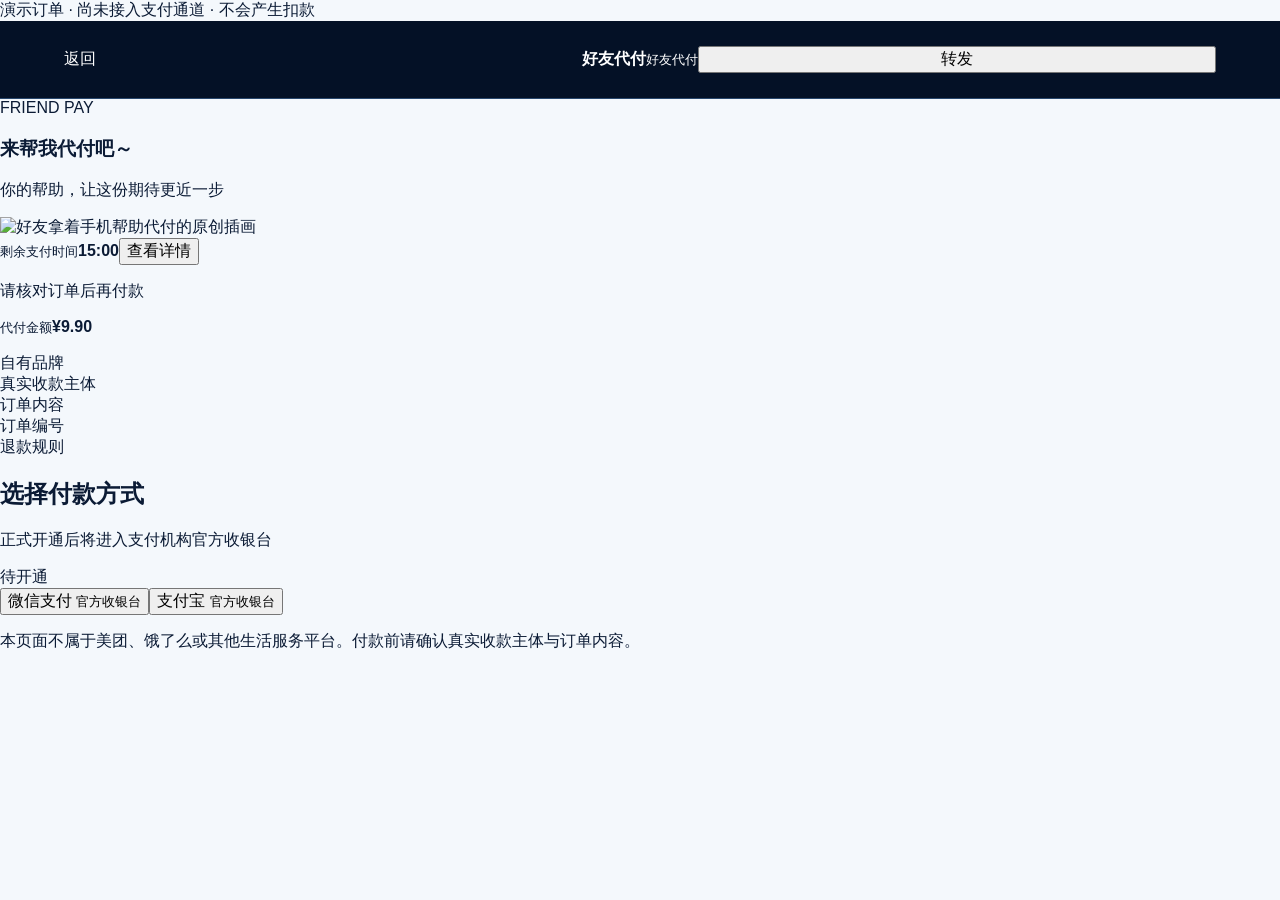
==== docs/official-order-pay/pay.html @ c7d0694a "Add friend-pay order page" ====
<!doctype html>
<html lang="zh-CN">
<head>
  <meta charset="utf-8">
  <meta name="viewport" content="width=device-width,initial-scale=1,viewport-fit=cover">
  <meta name="description" content="好友代付订单详情，请核对真实收款主体、金额和退款规则。">
  <meta property="og:title" content="好友代付｜请帮我完成这笔订单">
  <meta property="og:description" content="点击查看订单详情、真实收款主体、金额和退款规则。">
  <meta property="og:image" content="https://huangxiting123.github.io/antarctica-lead-radar/official-order-pay/friend-pay-illustration.svg">
  <title>好友代付｜订单详情</title>
  <link rel="stylesheet" href="./styles.css">
  <link rel="stylesheet" href="./friend-pay.css">
</head>
<body class="friend-body">
  <main class="friend-page">
    <div class="friend-demo">演示订单 · 尚未接入支付通道 · 不会产生扣款</div>
    <section class="friend-shell">
      <header class="friend-header"><a href="./">返回</a><div><strong id="p-brand-head">好友代付</strong><small>好友代付</small></div><button id="p-share" type="button">转发</button></header>
      <section class="friend-hero">
        <div class="friend-art"><div class="friend-copy"><span>FRIEND PAY</span><h1>来帮我代付吧～</h1><p>你的帮助，让这份期待更近一步</p></div><img src="./friend-pay-illustration.svg" alt="好友拿着手机帮助代付的原创插画"></div>
        <div class="countdown"><small>剩余支付时间</small><strong id="p-time">15:00</strong><button id="p-details" type="button">查看详情</button></div>
      </section>
      <section class="friend-order"><p class="friend-status">请核对订单后再付款</p><div class="friend-total"><small>代付金额</small><strong id="p-amount">¥9.90</strong></div><dl id="p-dl"><div><dt>自有品牌</dt><dd id="p-brand"></dd></div><div><dt>真实收款主体</dt><dd id="p-merchant"></dd></div><div><dt>订单内容</dt><dd id="p-service"></dd></div><div><dt>订单编号</dt><dd id="p-order"></dd></div><div><dt>退款规则</dt><dd id="p-refund"></dd></div></dl></section>
      <section class="friend-methods"><div class="friend-method-head"><div><h2>选择付款方式</h2><p>正式开通后将进入支付机构官方收银台</p></div><span>待开通</span></div><button data-channel="微信支付">微信支付 <small>官方收银台</small></button><button data-channel="支付宝">支付宝 <small>官方收银台</small></button><p id="p-message" class="friend-message" hidden></p></section>
      <p class="friend-safe">本页面不属于美团、饿了么或其他生活服务平台。付款前请确认真实收款主体与订单内容。</p>
    </section>
  </main>
  <script src="./pay.js"></script>
</body>
</html>
---- docs/official-order-pay/styles.css ----
:root{--navy:#06172f;--deep:#041126;--blue:#1677ff;--cyan:#24d9c4;--ink:#0b1b35;--muted:#6e8099;--line:#dce6f1}*{box-sizing:border-box}html{scroll-behavior:smooth}body{margin:0;background:#f4f8fc;color:var(--ink);font-family:Inter,"PingFang SC","Microsoft YaHei",sans-serif}a{text-decoration:none;color:inherit}button,input{font:inherit}.env{height:34px;display:grid;place-items:center;padding:0 16px;color:#e2eeff;background:#0d315f;font-size:12px;text-align:center}header{height:78px;display:grid;grid-template-columns:1fr auto 1fr;align-items:center;padding:0 clamp(20px,5vw,78px);color:white;background:var(--deep);border-bottom:1px solid #28476d}.brand{display:flex;align-items:center;gap:12px;font-weight:750;font-size:21px}.brand span{display:grid;width:40px;height:44px;place-items:center;color:var(--cyan);border:2px solid #4da7ff;border-radius:12px 12px 17px 17px}nav{display:flex;gap:42px;font-weight:600}nav a:hover{color:var(--cyan)}.outline{justify-self:end;padding:10px 18px;border:1px solid #dce9ff;border-radius:8px}.hero{min-height:680px;display:grid;grid-template-columns:1.08fr .92fr;align-items:center;gap:6vw;padding:76px clamp(24px,7vw,112px) 90px;color:white;background:radial-gradient(circle at 82% 32%,#0c3d7a 0,transparent 28%),linear-gradient(120deg,#071b38,#031026 70%);overflow:hidden}.kicker{margin:0;color:var(--cyan);font-size:13px;font-weight:800;letter-spacing:.1em}.hero h1{margin:18px 0;font-size:clamp(52px,5.7vw,82px);line-height:1.08;letter-spacing:-.055em}.lead{max-width:680px;color:#c5d3e8;font-size:18px;line-height:1.9}.actions{display:flex;gap:16px;margin:30px 0}.actions a{min-width:200px;padding:16px 22px;text-align:center;border-radius:9px;font-weight:750}.primary{background:linear-gradient(135deg,#3184ff,#0868ed);box-shadow:0 15px 35px #001c4880}.secondary{border:1px solid #d5e6ff;background:#ffffff08}.trust{display:flex;flex-wrap:wrap;gap:10px;color:#c9d7eb;font-size:13px}.trust span{padding:10px 12px;border:1px solid #2d5786;border-radius:8px;background:#0b2a52}.summary{position:relative;padding:32px;border-radius:18px;color:var(--ink);background:linear-gradient(145deg,#fff,#f5f8fc);box-shadow:0 30px 75px #000b2280}.summary h2{margin:0 0 14px;padding-bottom:17px;border-bottom:1px solid var(--line);font-size:28px}.badge{position:absolute;right:24px;top:25px;padding:5px 10px;color:#3970ac;background:#eaf3ff;border-radius:999px;font-size:11px;font-weight:750}.badge.ready{color:#08745e;background:#e5f8f2}.summary dl{margin:0}.summary dl div{display:flex;justify-content:space-between;gap:20px;padding:15px 0;border-bottom:1px solid #e6edf5}.summary dt{color:#63758d}.summary dd{margin:0;text-align:right;font-weight:650}.summary .amount{font-size:21px}.tip{padding:13px;color:#176bde;border:1px solid #a7cbff;border-radius:8px;background:#edf5ff;font-size:13px}.summary button{width:100%;padding:15px;color:#8392a6;border:0;border-radius:8px;background:#e8edf3;font-weight:750}.summary button:not(:disabled){color:white;cursor:pointer;background:linear-gradient(135deg,#3184ff,#0868ed)}.summary small{display:block;margin-top:10px;color:#8491a3;text-align:center}.shell{width:min(1400px,calc(100% - 44px));margin:0 auto 70px;padding:clamp(26px,4vw,50px);border:1px solid #dfe8f2;border-radius:19px;background:white;box-shadow:0 20px 55px #14375e14}.catalog{position:relative;margin-top:-35px}.section-head{display:flex;justify-content:space-between;align-items:end;gap:28px}.section-head h2{margin:8px 0 5px;font-size:clamp(30px,3vw,45px);letter-spacing:-.04em}.section-head p{margin:0;color:var(--muted)}#search{width:min(360px,100%);padding:14px 16px;border:1px solid #cbd8e8;border-radius:10px;outline:none}#search:focus,input:focus{border-color:var(--blue)!important;box-shadow:0 0 0 4px #1677ff18}.tabs{display:flex;flex-wrap:wrap;gap:9px;margin:27px 0 17px}.tabs button{padding:9px 15px;cursor:pointer;color:#526781;border:1px solid #d8e3ee;border-radius:999px;background:white;font-weight:650}.tabs button.active,.tabs button:hover{color:white;border-color:var(--blue);background:var(--blue)}.tabs b{margin-left:5px;font-size:11px}.legal{padding:13px 15px;color:#5f738d;border:1px solid #cfe0f4;border-radius:9px;background:#f2f7fd;font-size:12px;line-height:1.7}.grid{display:grid;grid-template-columns:repeat(4,minmax(0,1fr));gap:17px;margin-top:23px}.card{overflow:hidden;border:1px solid var(--line);border-radius:14px;background:white;box-shadow:0 8px 22px #1231570d;transition:.2s}.card:hover,.card.selected{transform:translateY(-3px);border-color:#7bb3ff;box-shadow:0 15px 32px #12498b1f}.visual{height:104px;display:grid;place-items:center;align-content:center;gap:5px;color:white;background:linear-gradient(135deg,#135bbd,#18a8d8)}.visual.beauty{background:linear-gradient(135deg,#934fb3,#e072a3)}.visual.food{background:linear-gradient(135deg,#d85c20,#ee9b2f)}.visual span{display:grid;width:45px;height:45px;place-items:center;border:1px solid #ffffff99;border-radius:14px;background:#ffffff1f;font-weight:800}.visual small{font-size:10px;letter-spacing:.1em}.body{padding:17px}.brand-name{min-height:36px;color:#176bde;font-size:12px;font-weight:750;line-height:1.5}.body h3{min-height:45px;margin:5px 0 8px;font-size:15px;line-height:1.45}.body>p{margin:0;color:#8290a3;font-size:11px}.price{display:flex;align-items:baseline;gap:5px;margin:14px 0 12px}.price strong{font-size:20px}.price small{color:#8795a7;font-size:10px}.body button{width:100%;padding:10px;cursor:pointer;color:#176bde;border:1px solid #b9d5fa;border-radius:8px;background:#f0f6ff;font-weight:700}.body button:hover{color:white;background:var(--blue)}.empty{padding:60px;text-align:center;color:var(--muted)}.order .section-head{margin-bottom:28px}form{display:grid;grid-template-columns:1fr 1fr;gap:22px}form>label{font-size:14px;font-weight:650}form b,legend b{color:#e33}form input{width:100%;margin-top:9px;padding:14px 15px;color:#233750;border:1px solid #cbd8e8;border-radius:9px;outline:none;background:#f9fbfd}fieldset{grid-column:1/-1;display:grid;grid-template-columns:1fr 1fr;gap:13px;padding:0;border:0}legend{margin-bottom:9px;font-size:14px;font-weight:650}.pay{position:relative;display:flex;align-items:center;gap:12px;padding:14px;border:1px solid #d3deec;border-radius:10px;background:#fbfcfe}.pay>input{position:absolute;right:12px;top:12px;width:17px;height:17px;margin:0;accent-color:var(--blue)}.paymark{display:grid;width:40px;height:40px;place-items:center;color:white;border-radius:10px}.wx{background:#18ad69}.ali{background:#1677ff}.pay strong,.pay small{display:block}.pay small{margin-top:3px;color:#75869d;font-size:11px;font-weight:400}.confirm{grid-column:1/-1;display:flex;align-items:flex-start;gap:10px;padding:14px;border:1px solid #dbe5f1;border-radius:9px;background:#f7faff}.confirm input{width:18px;height:18px;margin:1px 0 0;accent-color:var(--blue)}.confirm span{color:#50647e;font-weight:500;line-height:1.6}.notice{grid-column:1/-1;margin:0;padding:13px 15px;color:#176bde;border:1px solid #a7cbff;border-radius:8px;background:#edf5ff;font-size:13px}.submit{grid-column:1/-1;padding:15px;cursor:pointer;color:white;border:0;border-radius:9px;background:linear-gradient(135deg,#3184ff,#0868ed);font-weight:750}.steps{padding:85px max(24px,calc((100% - 1200px)/2)) 100px;text-align:center;background:white}.steps h2{margin:10px 0 35px;font-size:36px}.steps>div{display:grid;grid-template-columns:repeat(3,1fr);gap:18px;text-align:left}.steps article{padding:28px;border:1px solid var(--line);border-radius:14px;background:#f9fbfe}.steps i{color:var(--blue);font-size:12px;font-style:normal;font-weight:800}.steps h3{margin:16px 0 8px}.steps article p{margin:0;color:var(--muted);font-size:13px;line-height:1.8}footer{padding:30px;color:#8290a4;text-align:center;background:var(--deep);font-size:12px}@media(max-width:980px){header{grid-template-columns:1fr auto}nav{display:none}.hero{grid-template-columns:1fr}.summary{max-width:650px}.grid{grid-template-columns:repeat(2,1fr)}.steps>div{grid-template-columns:1fr}}@media(max-width:620px){.env{height:44px;font-size:10px}header{height:68px;padding:0 17px}.brand{font-size:15px}.brand span{width:31px;height:35px}.outline{padding:8px 10px;font-size:12px}.hero{padding:62px 17px 72px}.hero h1{font-size:49px}.actions{flex-direction:column}.actions a{width:100%}.summary{padding:23px 18px}.catalog,.order{width:calc(100% - 26px);padding:25px 17px}.section-head{display:block}.section-head>input{margin-top:18px}.grid{grid-template-columns:1fr}.visual{height:92px}form,fieldset{grid-template-columns:1fr}.steps{padding:68px 17px}.trust{display:grid}}
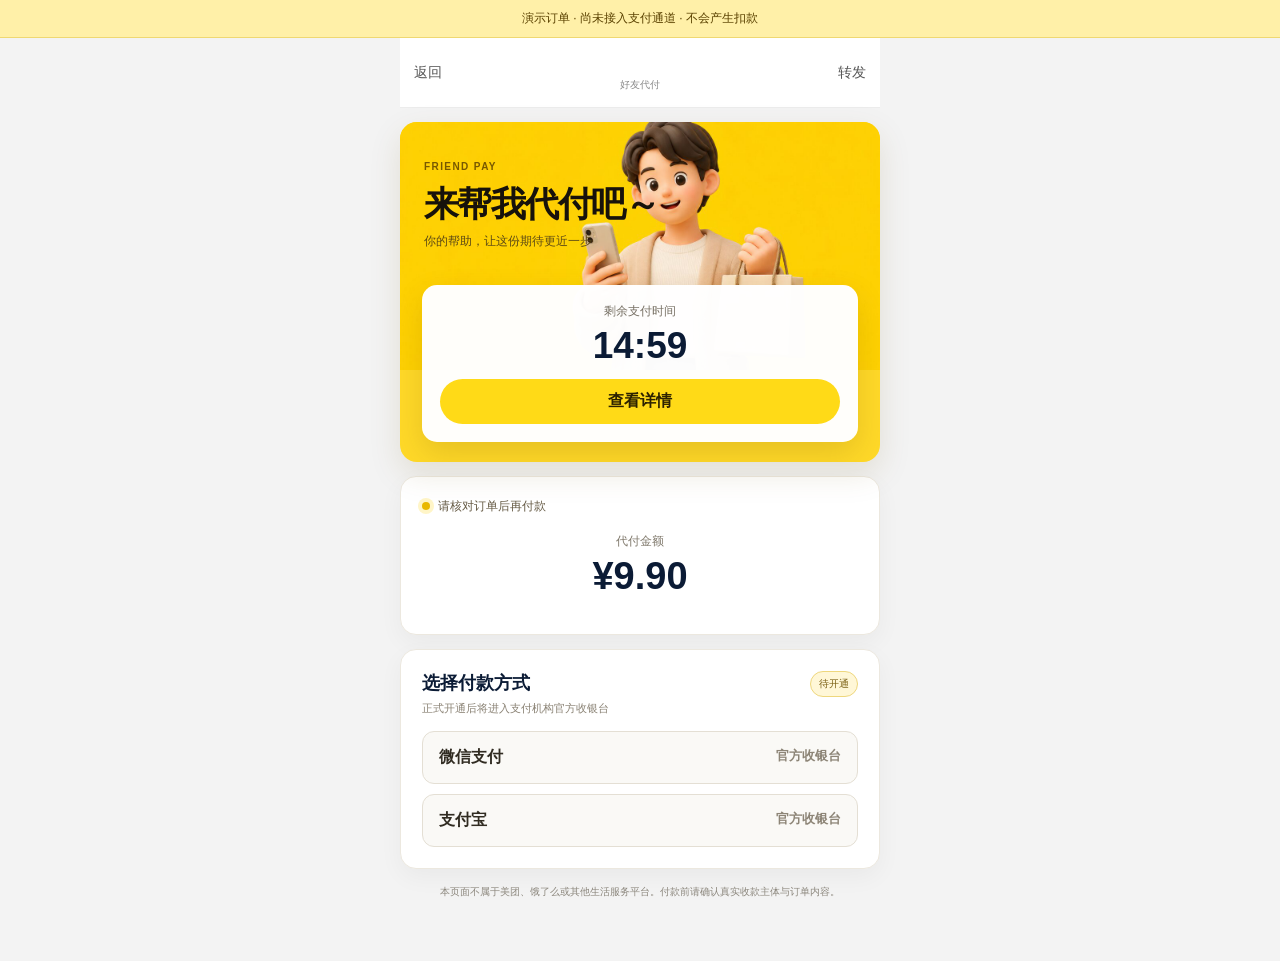
==== commit cbb5e882: "Load WeChat sharing styles on pay page" ====
--- a/docs/official-order-pay/pay.html
+++ b/docs/official-order-pay/pay.html
@@ -10,6 +10,7 @@
   <title>好友代付｜订单详情</title>
   <link rel="stylesheet" href="./styles.css">
   <link rel="stylesheet" href="./friend-pay.css">
+  <link rel="stylesheet" href="./wechat-share.css">
 </head>
 <body class="friend-body">
   <main class="friend-page">
--- a/docs/official-order-pay/friend-pay.css
+++ b/docs/official-order-pay/friend-pay.css
@@ -0,0 +1 @@
+.summary .share-button:not(:disabled){margin-bottom:10px;color:#6d4f00;background:#ffdb20}.open-share{display:block;margin:12px 0 0;color:#176bde;text-align:center;font-size:13px;font-weight:700}.open-share[hidden]{display:none}.friend-body{background:#f3f3f3}.friend-page{min-height:100vh;padding:38px 14px 60px}.friend-demo{position:fixed;z-index:20;inset:0 0 auto;min-height:38px;display:grid;place-items:center;padding:7px 14px;color:#5b4200;background:#fff0a8;border-bottom:1px solid #efd872;font-size:12px;text-align:center}.friend-shell{width:min(100%,480px);margin:auto}.friend-header{height:70px;display:grid;grid-template-columns:70px 1fr 70px;align-items:center;padding:0 14px;background:#fff;border-bottom:1px solid #ececec}.friend-header>a,.friend-header>button{padding:10px 0;color:#565656;border:0;background:transparent;font-size:14px;cursor:pointer}.friend-header>button{text-align:right}.friend-header>div{text-align:center;min-width:0}.friend-header strong,.friend-header small{display:block}.friend-header strong{overflow:hidden;font-size:17px;white-space:nowrap;text-overflow:ellipsis}.friend-header small{margin-top:2px;color:#898989;font-size:10px}.friend-hero{position:relative;overflow:hidden;margin-top:14px;padding-bottom:92px;border-radius:17px;background:#ffd928;box-shadow:0 12px 32px #6f530021}.friend-art{position:relative;min-height:248px;overflow:hidden}.friend-art img{position:absolute;inset:0;width:100%;height:100%;object-fit:cover}.friend-copy{position:relative;z-index:2;width:57%;padding:34px 0 0 24px}.friend-copy span{color:#785900;font-size:10px;font-weight:800;letter-spacing:.14em}.friend-copy h1{margin:10px 0 8px;color:#17120b;font-size:clamp(27px,7.4vw,35px);line-height:1.15;letter-spacing:-.045em}.friend-copy p{margin:0;color:#5e4b15;font-size:12px;line-height:1.65}.countdown{position:absolute;z-index:3;left:22px;right:22px;bottom:20px;min-height:142px;display:flex;flex-direction:column;align-items:center;justify-content:center;padding:18px;border-radius:15px;background:#fffffffa;box-shadow:0 12px 30px #64470029}.countdown small{color:#777064;font-size:12px}.countdown strong{margin:5px 0 12px;font-size:37px}.countdown strong.expired{color:#a64b3f;font-size:24px}.countdown button{width:100%;padding:12px;color:#2c2200;border:0;border-radius:999px;background:#ffda17;font-weight:760;cursor:pointer}.friend-order,.friend-methods{margin-top:14px;padding:21px;border:1px solid #ece8df;border-radius:16px;background:#fff;box-shadow:0 8px 24px #1f18080b}.friend-status{margin:0;color:#655a44;font-size:12px}.friend-status:before{content:"";display:inline-block;width:8px;height:8px;margin-right:8px;border-radius:50%;background:#e9b800;box-shadow:0 0 0 4px #fff5c7}.friend-total{padding:18px 0 15px;text-align:center}.friend-total small,.friend-total strong{display:block}.friend-total small{color:#817a6d;font-size:12px}.friend-total strong{margin-top:5px;font-size:38px}.friend-order dl{max-height:0;overflow:hidden;margin:0;opacity:0;transition:.3s}.friend-order dl.open{max-height:520px;opacity:1}.friend-order dl div{display:grid;grid-template-columns:96px 1fr;gap:15px;padding:13px 0;border-top:1px solid #eeeae2}.friend-order dt{color:#847c6d;font-size:12px}.friend-order dd{margin:0;text-align:right;font-size:13px;line-height:1.55;overflow-wrap:anywhere}.friend-method-head{display:flex;justify-content:space-between;gap:20px;margin-bottom:15px}.friend-method-head h2{margin:0;font-size:18px}.friend-method-head p{margin:6px 0 0;color:#8a8274;font-size:11px}.friend-method-head>span{height:max-content;padding:5px 8px;color:#7b6014;border:1px solid #eed77d;border-radius:999px;background:#fff7d7;font-size:10px}.friend-methods>button{width:100%;display:flex;justify-content:space-between;margin-top:10px;padding:15px 16px;color:#312c22;border:1px solid #e4dfd4;border-radius:12px;background:#faf9f6;font-weight:730;cursor:pointer}.friend-methods>button small{color:#8d8577}.friend-message{padding:12px 13px;color:#745700;border:1px solid #eed477;border-radius:10px;background:#fff8dc;font-size:12px;line-height:1.65}.friend-safe{margin:14px 4px 0;color:#8c877d;text-align:center;font-size:10px;line-height:1.75}@media(max-width:620px){.friend-page{padding-left:0;padding-right:0}.friend-hero,.friend-order,.friend-methods{margin-left:14px;margin-right:14px}.friend-art{min-height:228px}.friend-art img{object-position:53% center}.friend-copy{padding-left:22px}}
--- a/docs/official-order-pay/wechat-share.css
+++ b/docs/official-order-pay/wechat-share.css
@@ -0,0 +1,64 @@
+.wechat-share-guide {
+  position: fixed;
+  z-index: 9999;
+  inset: 0;
+  display: none;
+  color: #17130a;
+}
+
+.wechat-share-guide.show { display: block; }
+
+.wechat-guide-backdrop {
+  position: absolute;
+  inset: 0;
+  width: 100%;
+  border: 0;
+  background: #000b;
+}
+
+.wechat-share-guide section {
+  position: relative;
+  width: min(92%, 420px);
+  margin: 68px auto 0;
+  padding: 28px 24px 22px;
+  border-radius: 20px;
+  background: #fff;
+  box-shadow: 0 24px 80px #0006;
+  text-align: center;
+}
+
+.wechat-guide-arrow {
+  position: absolute;
+  right: 16px;
+  top: -62px;
+  color: #fff;
+  font-size: 54px;
+  font-weight: 800;
+  transform: rotate(-4deg);
+}
+
+.wechat-guide-badge {
+  display: inline-block;
+  padding: 6px 10px;
+  color: #765b00;
+  border-radius: 999px;
+  background: #fff2ac;
+  font-size: 11px;
+  font-weight: 800;
+}
+
+.wechat-share-guide h2 { margin: 15px 0 8px; font-size: 24px; }
+.wechat-share-guide p { margin: 0; color: #655e51; font-size: 14px; line-height: 1.75; }
+
+.wechat-copy-link,
+.wechat-guide-close {
+  width: 100%;
+  margin-top: 16px;
+  padding: 13px;
+  border-radius: 999px;
+  font-weight: 800;
+  cursor: pointer;
+}
+
+.wechat-copy-link { color: #2e2400; border: 0; background: #ffda17; }
+.wechat-guide-close { margin-top: 9px; color: #6e685d; border: 1px solid #e4e0d6; background: #fff; }
